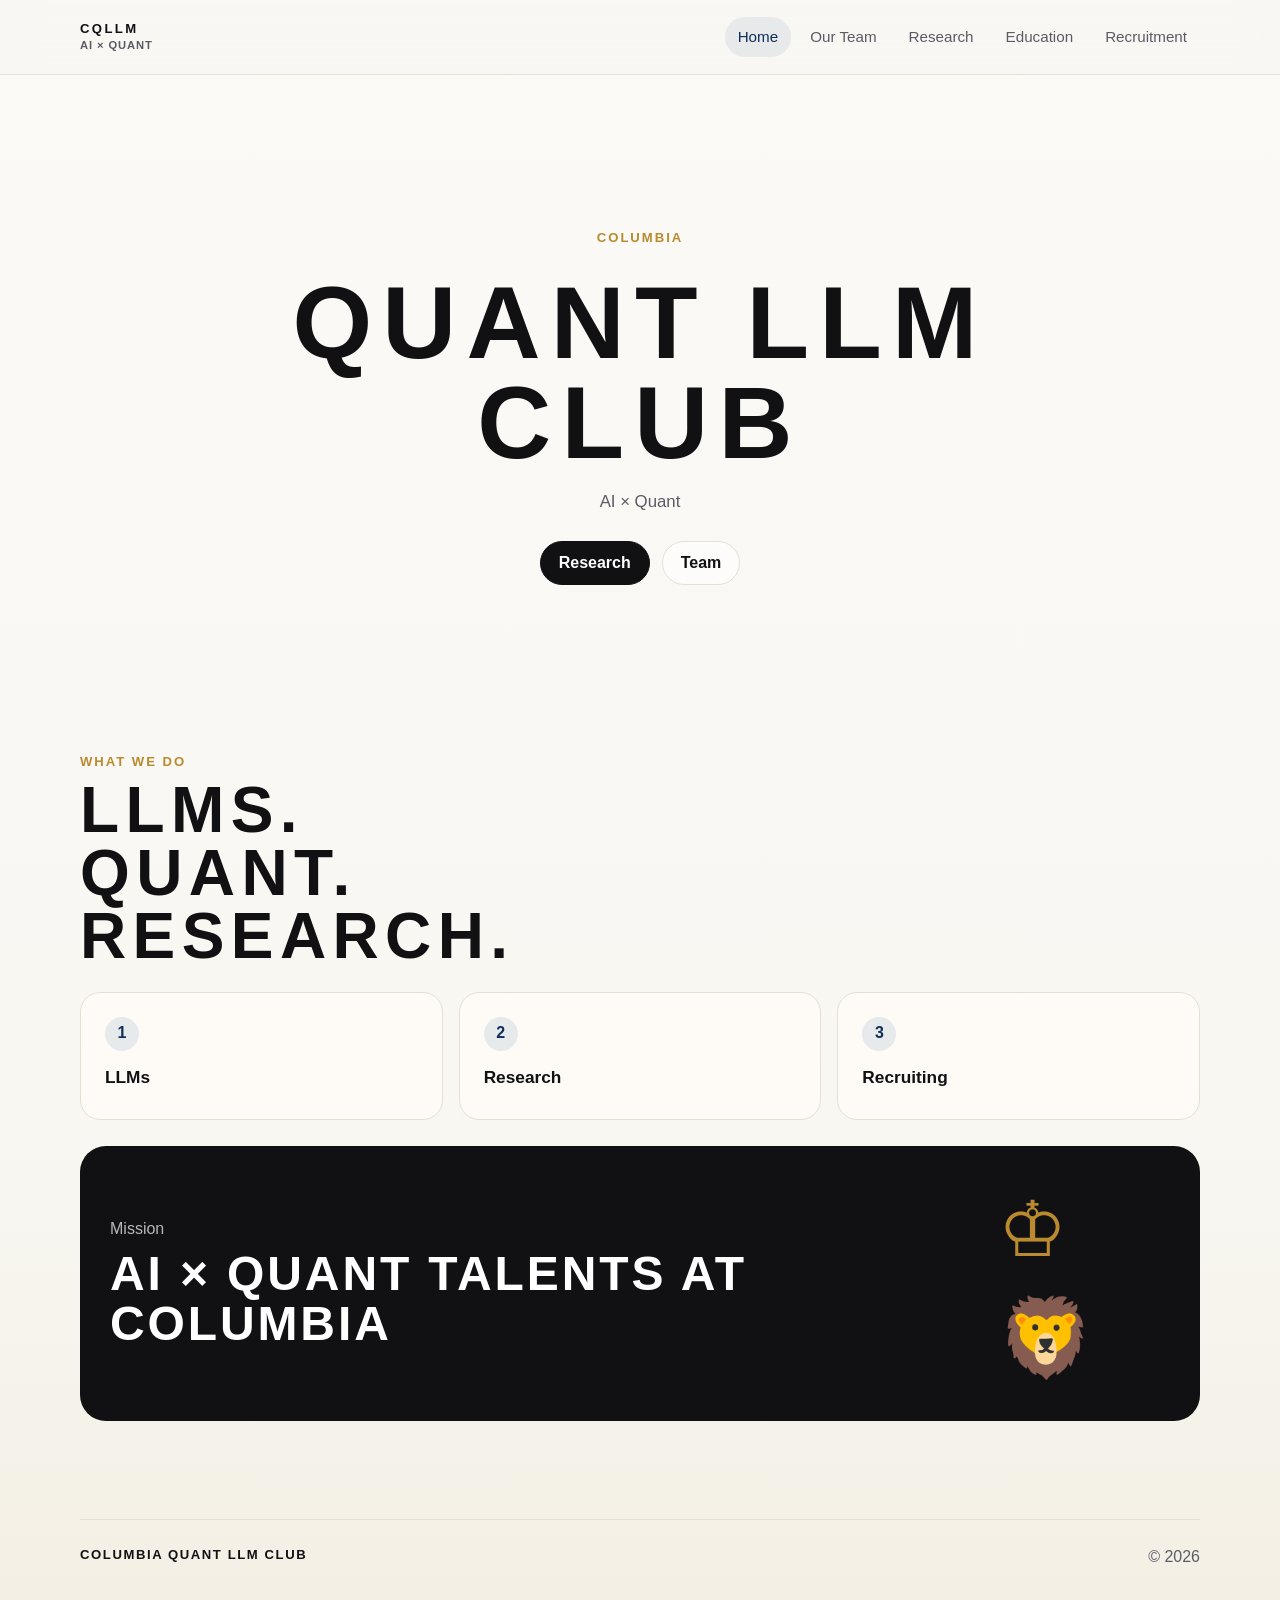
==== index.html @ 2f7dfded "add all html pages" ====
<!doctype html>
<html lang="en">
<head>
  <meta charset="utf-8" />
  <meta name="viewport" content="width=device-width, initial-scale=1" />
  <title>Columbia Quant LLM Club</title>
  <meta name="description" content="Columbia Quant LLM Club." />
  <link rel="stylesheet" href="styles.css" />
</head>
<body>
  <header class="site-header">
    <div class="nav-wrap">
      <a class="logo" href="index.html" aria-label="Columbia Quant LLM Club home">
        <span>CQLLM</span>
        <span>AI × Quant</span>
      </a>
      <nav class="nav-links" aria-label="Primary navigation">
        <a class="active" href="index.html">Home</a>
        <a href="team.html">Our Team</a>
        <a href="research.html">Research</a>
        <a href="education.html">Education</a>
        <a href="recruitment.html">Recruitment</a>
      </nav>
    </div>
  </header>

  <main>
    <section class="hero">
      <div class="hero-inner">
        <div class="kicker">Columbia</div>
        <h1>Quant LLM Club</h1>
        <p class="hero-copy">AI × Quant</p>
        <div class="hero-actions">
          <a class="button primary" href="research.html">Research</a>
          <a class="button secondary" href="team.html">Team</a>
        </div>
      </div>
    </section>

    <section class="section" id="what-we-do">
      <div class="section-heading">
        <div>
          <div class="eyebrow">What We Do</div>
          <h2>LLMs. Quant. Research.</h2>
        </div>
      </div>

      <div class="grid">
        <article class="card"><div class="number">1</div><h3>LLMs</h3></article>
        <article class="card"><div class="number">2</div><h3>Research</h3></article>
        <article class="card"><div class="number">3</div><h3>Recruiting</h3></article>
      </div>

      <div class="mission-band">
        <div>
          <p>Mission</p>
          <strong>AI × Quant talents at Columbia</strong>
        </div>
        <div class="mission-mark" aria-hidden="true">♔ 🦁</div>
      </div>
    </section>
  </main>

  <footer class="site-footer">
    <div>
      <div class="footer-wordmark">Columbia Quant LLM Club</div>
    </div>
    <div>© 2026</div>
  </footer>
</body>
</html>
---- styles.css ----
:root {
  --bg: #f8f7f2;
  --paper: #fffdf8;
  --ink: #111114;
  --muted: #5b5b66;
  --line: #e5e0d2;
  --accent: #214f8b;
  --accent-deep: #0f2e58;
  --gold: #b98a2e;
  --radius: 20px;
  --max: 1120px;
}

* { box-sizing: border-box; }
html { scroll-behavior: smooth; }
body {
  margin: 0;
  font-family: Arial, Helvetica, sans-serif;
  color: var(--ink);
  background: linear-gradient(180deg, #fbfaf7 0%, var(--bg) 70%, #f3efe4 100%);
  line-height: 1.4;
}
a { color: inherit; text-decoration: none; }

.site-header {
  position: sticky;
  top: 0;
  z-index: 20;
  backdrop-filter: blur(18px);
  background: rgba(248, 247, 242, 0.82);
  border-bottom: 1px solid var(--line);
}
.nav-wrap {
  width: min(100% - 32px, var(--max));
  margin: 0 auto;
  min-height: 74px;
  display: flex;
  align-items: center;
  justify-content: space-between;
  gap: 20px;
}
.logo {
  display: flex;
  flex-direction: column;
  letter-spacing: 0.18em;
  text-transform: uppercase;
  font-size: 0.82rem;
  font-weight: 800;
}
.logo span:last-child {
  color: var(--muted);
  font-size: 0.7rem;
  letter-spacing: 0.08em;
}
.nav-links {
  display: flex;
  gap: 6px;
  flex-wrap: wrap;
}
.nav-links a {
  padding: 9px 13px;
  border-radius: 999px;
  color: var(--muted);
  font-size: 0.95rem;
}
.nav-links a:hover,
.nav-links a.active {
  background: rgba(33, 79, 139, 0.08);
  color: var(--accent-deep);
}

main { min-height: calc(100vh - 170px); }
.hero,
.page-hero,
.section {
  width: min(100% - 32px, var(--max));
  margin: 0 auto;
}
.hero {
  min-height: 70vh;
  display: grid;
  place-items: center;
  text-align: center;
  padding: 70px 0 36px;
}
.hero-inner { max-width: 960px; }
.kicker,
.eyebrow {
  color: var(--gold);
  font-size: 0.82rem;
  font-weight: 800;
  letter-spacing: 0.15em;
  text-transform: uppercase;
}
h1,
h2,
h3,
p { margin-top: 0; }
h1,
h2 {
  font-family: Arial, Helvetica, sans-serif;
  text-transform: uppercase;
  letter-spacing: 0.1em;
  line-height: 0.98;
}
h1 {
  margin: 26px 0 16px;
  font-size: clamp(3rem, 8vw, 7.4rem);
  font-weight: 700;
}
h2 {
  margin: 8px 0 0;
  font-size: clamp(2rem, 5vw, 4rem);
  font-weight: 700;
}
h3 {
  margin-bottom: 8px;
  font-size: 1.08rem;
  line-height: 1.2;
}
p { color: var(--muted); }
.hero-copy,
.page-copy {
  margin: 0 auto;
  max-width: 560px;
  font-size: 1.05rem;
}
.hero-actions {
  display: flex;
  justify-content: center;
  gap: 12px;
  flex-wrap: wrap;
  margin-top: 28px;
}
.button {
  display: inline-flex;
  min-height: 44px;
  align-items: center;
  justify-content: center;
  padding: 0 18px;
  border-radius: 999px;
  border: 1px solid var(--line);
  font-weight: 800;
}
.button.primary { background: var(--ink); color: white; border-color: var(--ink); }
.button.secondary { background: rgba(255,255,255,0.65); }

.page-hero { padding: 90px 0 28px; }
.page-hero h1 { font-size: clamp(3rem, 8vw, 6.3rem); }
.section { padding: 48px 0; }
.section-heading {
  display: grid;
  grid-template-columns: minmax(0, 0.9fr) minmax(0, 1fr);
  gap: 34px;
  align-items: start;
  margin-bottom: 24px;
}
.grid {
  display: grid;
  grid-template-columns: repeat(3, minmax(0, 1fr));
  gap: 16px;
}
.grid.two { grid-template-columns: repeat(2, minmax(0, 1fr)); }
.card {
  background: rgba(255, 253, 248, 0.82);
  border: 1px solid var(--line);
  border-radius: var(--radius);
  padding: 24px;
}
.card p { margin-bottom: 0; }
.number {
  display: inline-grid;
  place-items: center;
  width: 34px;
  height: 34px;
  margin-bottom: 16px;
  border-radius: 50%;
  background: rgba(33, 79, 139, 0.10);
  color: var(--accent-deep);
  font-weight: 800;
}

.mission-band {
  margin-top: 26px;
  padding: 30px;
  border-radius: calc(var(--radius) + 6px);
  background: var(--ink);
  color: white;
  display: flex;
  align-items: center;
  justify-content: space-between;
  gap: 24px;
}
.mission-band p { margin: 0 0 8px; color: rgba(255,255,255,0.7); }
.mission-band strong {
  display: block;
  font-family: Arial, Helvetica, sans-serif;
  font-size: clamp(1.6rem, 4vw, 3rem);
  line-height: 1.05;
  text-transform: uppercase;
  letter-spacing: 0.06em;
}
.mission-mark { font-size: clamp(2.6rem, 6vw, 4.8rem); color: var(--gold); }

.profile-card {
  display: grid;
  grid-template-columns: 72px 1fr;
  gap: 16px;
}
.avatar {
  width: 72px;
  height: 72px;
  border-radius: 20px;
  border: 1px solid var(--line);
  background: var(--paper);
  display: grid;
  place-items: center;
  color: var(--accent-deep);
  font-size: 0.82rem;
  font-weight: 850;
  letter-spacing: 0.08em;
}
.profile-link {
  color: var(--gold);
  font-weight: 800;
  font-size: 0.92rem;
}
.member-meta,
.mini-list {
  list-style: none;
  padding: 0;
  margin: 14px 0 0;
  display: grid;
  gap: 8px;
}
.member-meta li,
.mini-list li {
  padding-top: 8px;
  border-top: 1px solid var(--line);
  color: var(--muted);
  font-size: 0.95rem;
}
.member-meta strong,
.mini-list strong { color: var(--ink); }

.site-footer {
  width: min(100% - 32px, var(--max));
  margin: 50px auto 0;
  padding: 26px 0 40px;
  color: var(--muted);
  border-top: 1px solid var(--line);
  display: flex;
  justify-content: space-between;
  gap: 16px;
  flex-wrap: wrap;
}
.footer-wordmark {
  color: var(--ink);
  font-weight: 850;
  letter-spacing: 0.12em;
  text-transform: uppercase;
  font-size: 0.82rem;
}

@media (max-width: 820px) {
  .nav-wrap { align-items: flex-start; padding: 16px 0; flex-direction: column; }
  .section-heading { grid-template-columns: 1fr; }
  .grid, .grid.two { grid-template-columns: 1fr; }
  .mission-band { align-items: flex-start; flex-direction: column; }
  .hero { min-height: 66vh; padding-top: 54px; }
}
@media (max-width: 560px) {
  .profile-card { grid-template-columns: 1fr; }
  .nav-links a { padding-left: 9px; padding-right: 9px; font-size: 0.88rem; }
  .card, .mission-band { padding: 22px; }
}
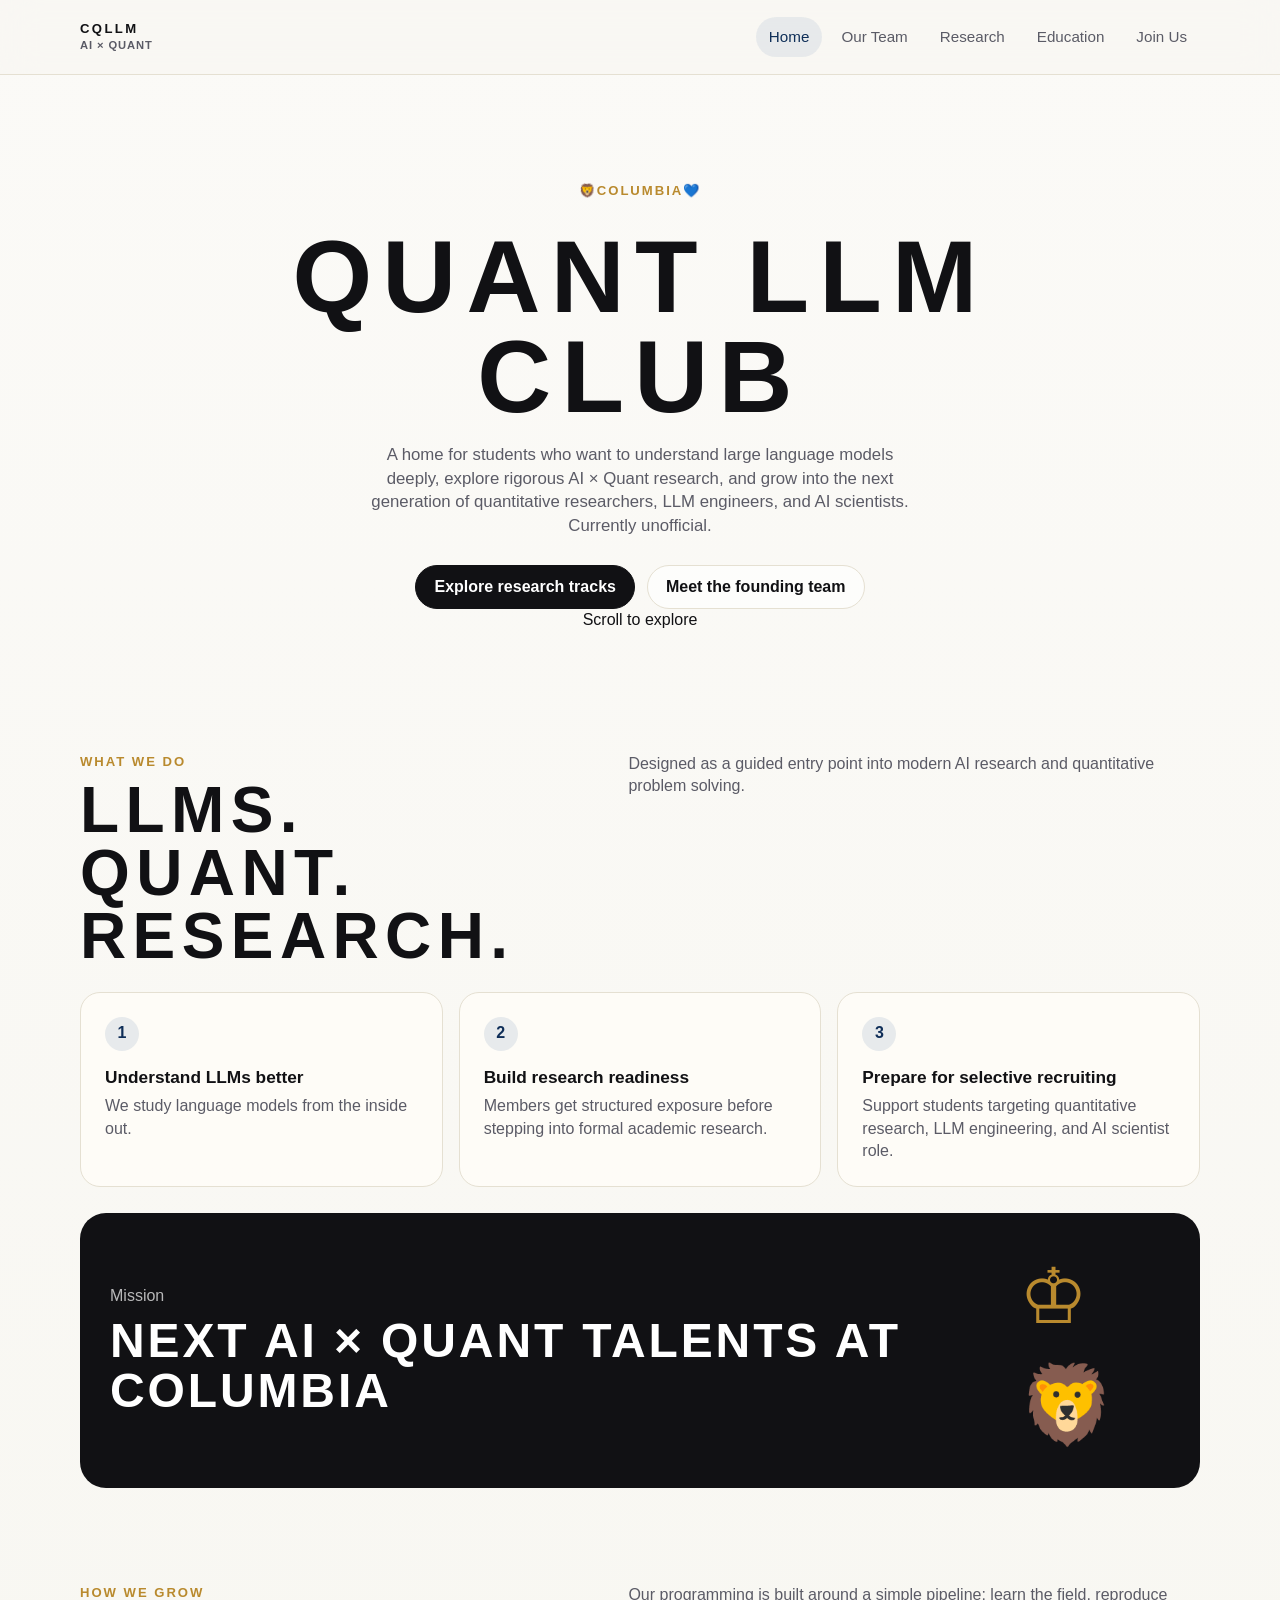
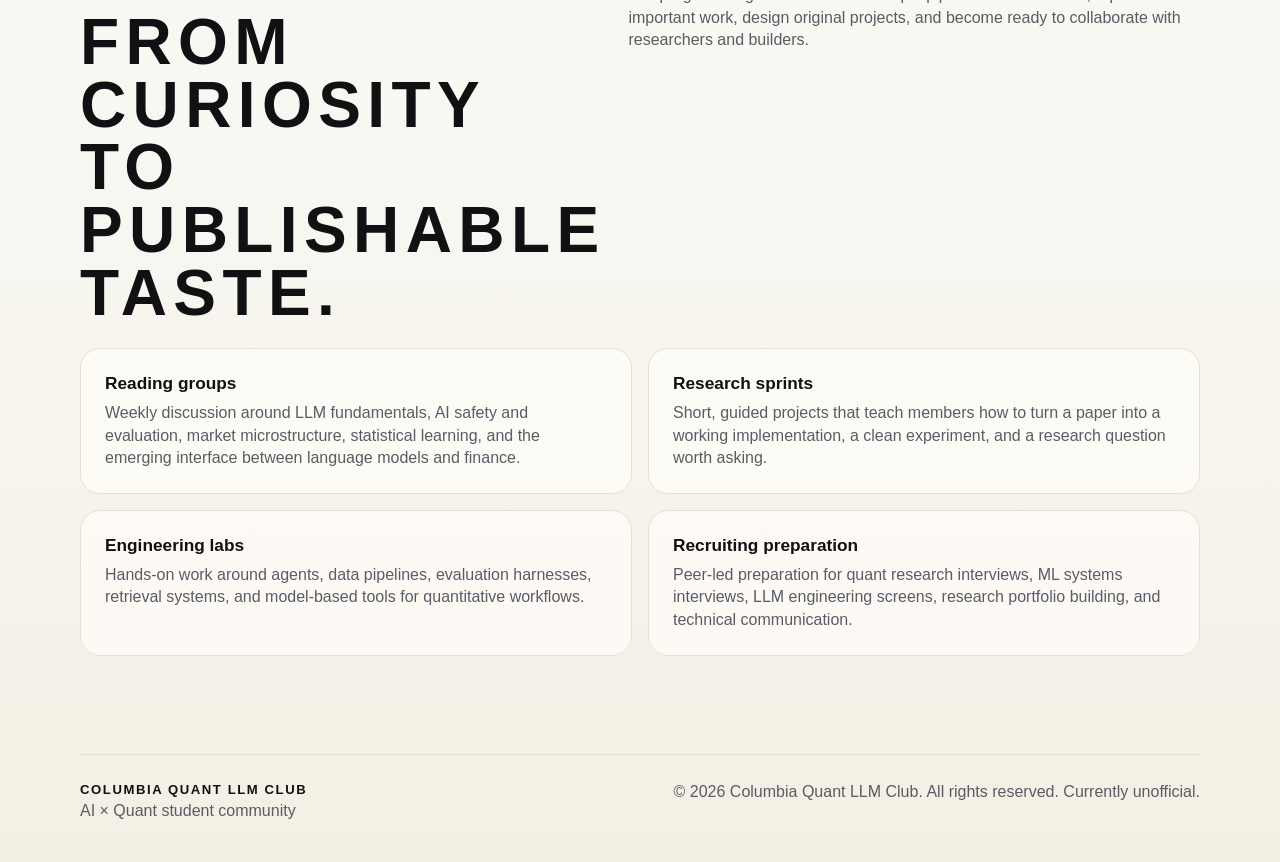
==== commit ab007475: "edit correct site" ====
--- a/index.html
+++ b/index.html
@@ -1,12 +1,15 @@
 <!doctype html>
 <html lang="en">
+
 <head>
   <meta charset="utf-8" />
   <meta name="viewport" content="width=device-width, initial-scale=1" />
   <title>Columbia Quant LLM Club</title>
-  <meta name="description" content="Columbia Quant LLM Club." />
+  <meta name="description"
+    content="Columbia Quant LLM Club is a student-led community focused on large language models, quantitative research, and AI x Quant talent development." />
   <link rel="stylesheet" href="styles.css" />
 </head>
+
 <body>
   <header class="site-header">
     <div class="nav-wrap">
@@ -19,7 +22,7 @@
         <a href="team.html">Our Team</a>
         <a href="research.html">Research</a>
         <a href="education.html">Education</a>
-        <a href="recruitment.html">Recruitment</a>
+        <a href="recruitment.html">Join Us</a>
       </nav>
     </div>
   </header>
@@ -27,13 +30,17 @@
   <main>
     <section class="hero">
       <div class="hero-inner">
-        <div class="kicker">Columbia</div>
+        <div class="kicker">🦁Columbia💙</div>
         <h1>Quant LLM Club</h1>
-        <p class="hero-copy">AI × Quant</p>
+        <p class="hero-copy">
+          A home for students who want to understand large language models deeply, explore rigorous AI × Quant research,
+          and grow into the next generation of quantitative researchers, LLM engineers, and AI scientists. Currently unofficial.
+        </p>
         <div class="hero-actions">
-          <a class="button primary" href="research.html">Research</a>
-          <a class="button secondary" href="team.html">Team</a>
+          <a class="button primary" href="research.html">Explore research tracks</a>
+          <a class="button secondary" href="team.html">Meet the founding team</a>
         </div>
+        <div class="scroll-note">Scroll to explore</div>
       </div>
     </section>
 
@@ -43,20 +50,71 @@
           <div class="eyebrow">What We Do</div>
           <h2>LLMs. Quant. Research.</h2>
         </div>
+        <p class="lead">
+          Designed as a guided entry point into modern AI research and quantitative problem
+          solving.
+        </p>
       </div>
 
       <div class="grid">
-        <article class="card"><div class="number">1</div><h3>LLMs</h3></article>
-        <article class="card"><div class="number">2</div><h3>Research</h3></article>
-        <article class="card"><div class="number">3</div><h3>Recruiting</h3></article>
+        <article class="card">
+          <div class="number">1</div>
+          <h3>Understand LLMs better</h3>
+          <p>We study language models from the inside out.</p>
+        </article>
+        <article class="card">
+          <div class="number">2</div>
+          <h3>Build research readiness</h3>
+          <p>Members get structured exposure before stepping into formal academic research.</p>
+          <!-- paper discussions,reproducibility projects, faculty outreach preparation, and research taste-building -->
+        </article>
+        <article class="card">
+          <div class="number">3</div>
+          <h3>Prepare for selective recruiting</h3>
+          <p>Support students targeting quantitative research, LLM engineering, and AI scientist role.</p>
+          <!-- through technical projects, interview preparation, and peer mentorship. -->
+        </article>
       </div>
 
       <div class="mission-band">
         <div>
           <p>Mission</p>
-          <strong>AI × Quant talents at Columbia</strong>
+          <strong>next AI × Quant talents at Columbia</strong>
         </div>
         <div class="mission-mark" aria-hidden="true">♔ 🦁</div>
+      </div>
+    </section>
+
+    <section class="section">
+      <div class="section-heading">
+        <div>
+          <div class="eyebrow">How We Grow</div>
+          <h2>From curiosity to publishable taste.</h2>
+        </div>
+        <p class="lead">Our programming is built around a simple pipeline: learn the field, reproduce important work,
+          design original projects, and become ready to collaborate with researchers and builders.</p>
+      </div>
+      <div class="grid two">
+        <article class="card">
+          <h3>Reading groups</h3>
+          <p>Weekly discussion around LLM fundamentals, AI safety and evaluation, market microstructure, statistical
+            learning, and the emerging interface between language models and finance.</p>
+        </article>
+        <article class="card">
+          <h3>Research sprints</h3>
+          <p>Short, guided projects that teach members how to turn a paper into a working implementation, a clean
+            experiment, and a research question worth asking.</p>
+        </article>
+        <article class="card">
+          <h3>Engineering labs</h3>
+          <p>Hands-on work around agents, data pipelines, evaluation harnesses, retrieval systems, and model-based tools
+            for quantitative workflows.</p>
+        </article>
+        <article class="card">
+          <h3>Recruiting preparation</h3>
+          <p>Peer-led preparation for quant research interviews, ML systems interviews, LLM engineering screens,
+            research portfolio building, and technical communication.</p>
+        </article>
       </div>
     </section>
   </main>
@@ -64,8 +122,10 @@
   <footer class="site-footer">
     <div>
       <div class="footer-wordmark">Columbia Quant LLM Club</div>
+      <div>AI × Quant student community</div>
     </div>
-    <div>© 2026</div>
+    <div>© 2026 Columbia Quant LLM Club. All rights reserved. Currently unofficial.</div>
   </footer>
 </body>
+
 </html>
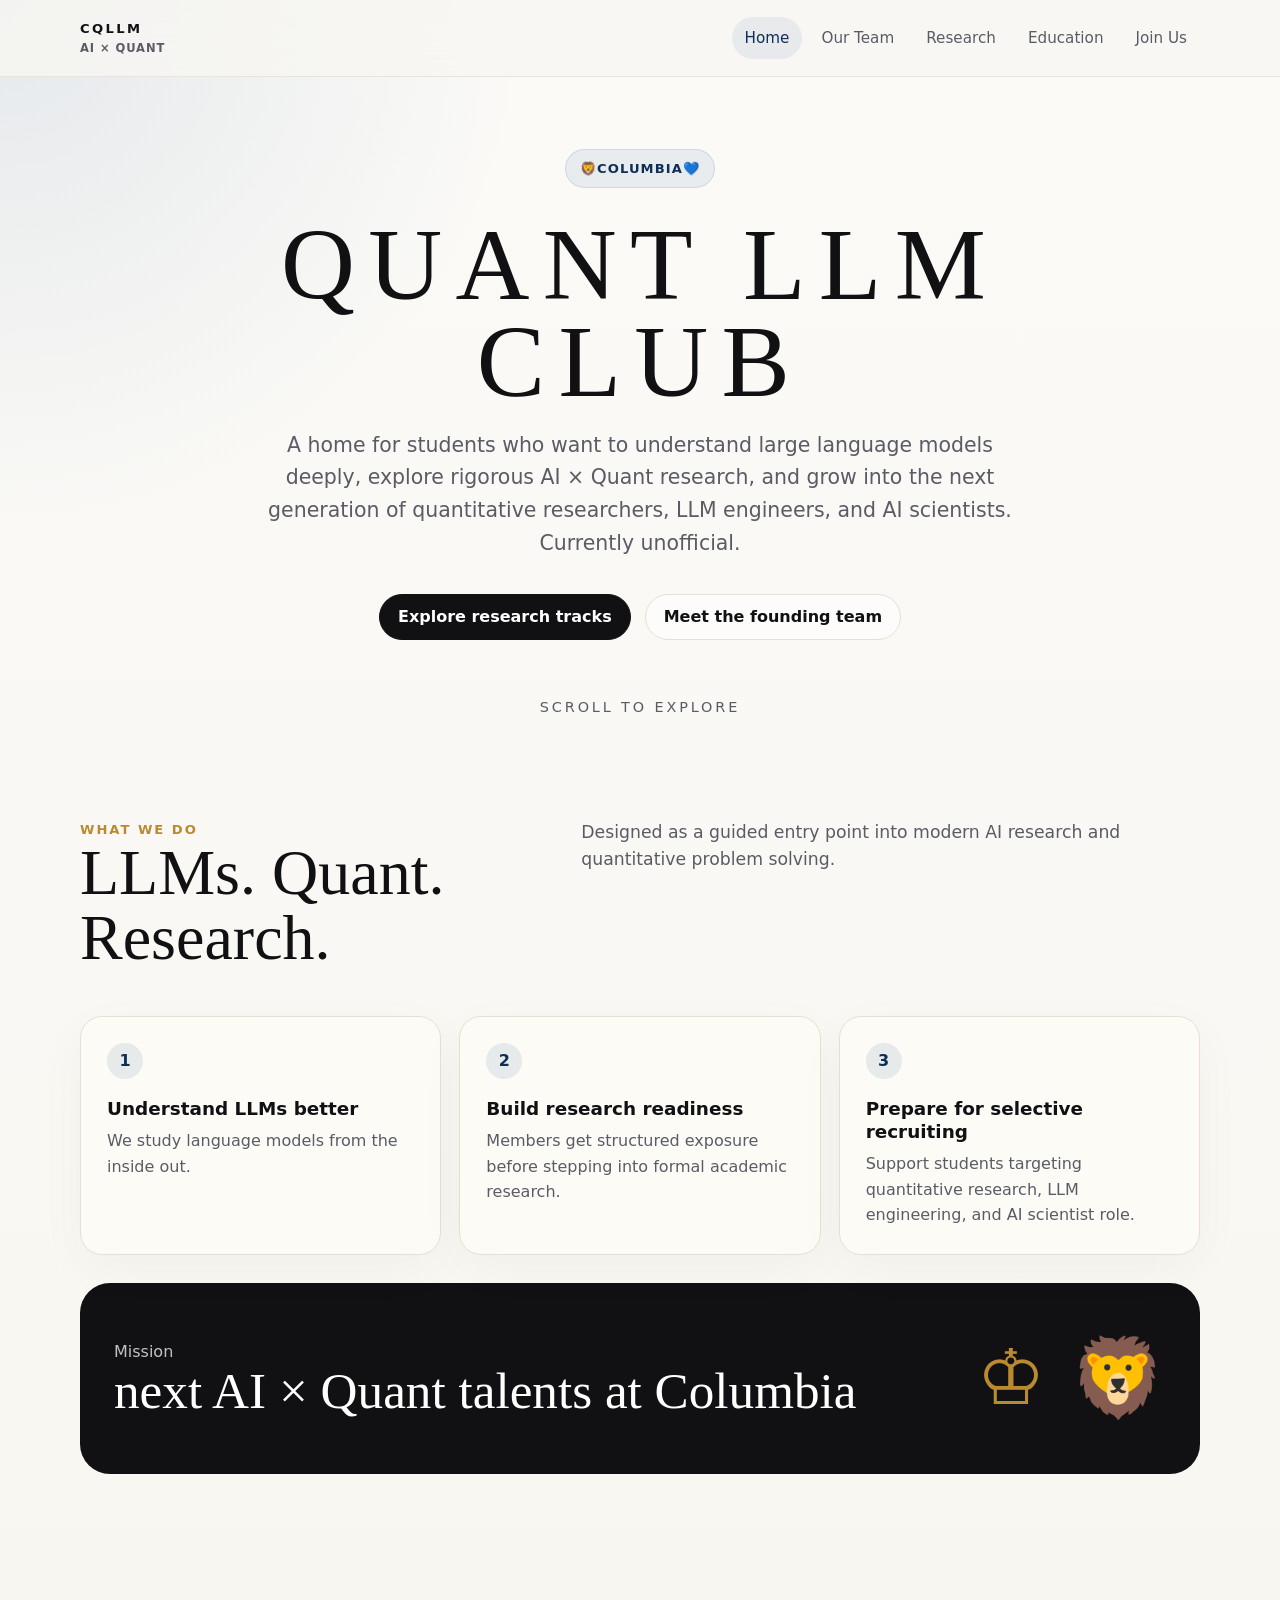
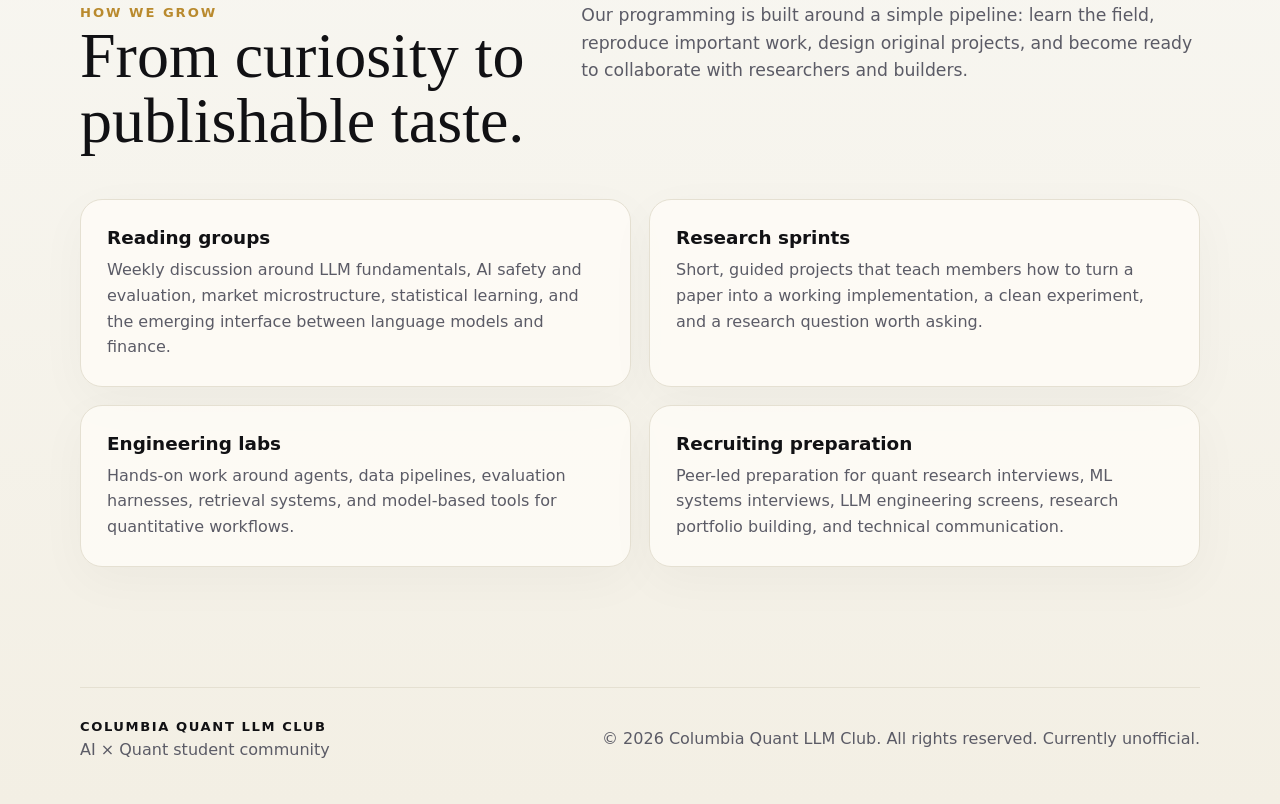
==== commit 49d3a0c4: "uploade the correct files" ====
--- a/index.html
+++ b/index.html
@@ -128,4 +128,4 @@
   </footer>
 </body>
 
-</html>
+</html>
--- a/styles.css
+++ b/styles.css
@@ -7,84 +7,210 @@
   --accent: #214f8b;
   --accent-deep: #0f2e58;
   --gold: #b98a2e;
-  --radius: 20px;
+  --shadow: 0 24px 80px rgba(15, 46, 88, 0.08);
+  --radius: 22px;
   --max: 1120px;
 }
 
-* { box-sizing: border-box; }
-html { scroll-behavior: smooth; }
+* {
+  box-sizing: border-box;
+}
+
+html {
+  scroll-behavior: smooth;
+}
+
 body {
   margin: 0;
-  font-family: Arial, Helvetica, sans-serif;
+  font-family: Inter, ui-sans-serif, system-ui, -apple-system, BlinkMacSystemFont, "Segoe UI", sans-serif;
   color: var(--ink);
-  background: linear-gradient(180deg, #fbfaf7 0%, var(--bg) 70%, #f3efe4 100%);
-  line-height: 1.4;
-}
-a { color: inherit; text-decoration: none; }
+  background:
+    radial-gradient(circle at top left, rgba(33, 79, 139, 0.10), transparent 33rem),
+    linear-gradient(180deg, #fbfaf7 0%, var(--bg) 60%, #f3efe4 100%);
+  line-height: 1.6;
+}
+
+a {
+  color: inherit;
+  text-decoration: none;
+}
+
+img {
+  max-width: 100%;
+}
 
 .site-header {
   position: sticky;
   top: 0;
   z-index: 20;
   backdrop-filter: blur(18px);
-  background: rgba(248, 247, 242, 0.82);
-  border-bottom: 1px solid var(--line);
-}
+  background: rgba(248, 247, 242, 0.78);
+  border-bottom: 1px solid rgba(229, 224, 210, 0.8);
+}
+
 .nav-wrap {
   width: min(100% - 32px, var(--max));
   margin: 0 auto;
-  min-height: 74px;
+  min-height: 76px;
   display: flex;
   align-items: center;
   justify-content: space-between;
-  gap: 20px;
-}
+  gap: 24px;
+}
+
 .logo {
   display: flex;
   flex-direction: column;
+  gap: 0;
   letter-spacing: 0.18em;
   text-transform: uppercase;
   font-size: 0.82rem;
-  font-weight: 800;
-}
+  font-weight: 750;
+}
+
 .logo span:last-child {
-  color: var(--muted);
-  font-size: 0.7rem;
   letter-spacing: 0.08em;
-}
+  color: var(--muted);
+  font-size: 0.72rem;
+  font-weight: 600;
+}
+
 .nav-links {
   display: flex;
+  align-items: center;
   gap: 6px;
   flex-wrap: wrap;
 }
+
 .nav-links a {
   padding: 9px 13px;
   border-radius: 999px;
   color: var(--muted);
   font-size: 0.95rem;
-}
+  transition: background 150ms ease, color 150ms ease;
+}
+
 .nav-links a:hover,
 .nav-links a.active {
   background: rgba(33, 79, 139, 0.08);
   color: var(--accent-deep);
 }
 
-main { min-height: calc(100vh - 170px); }
-.hero,
-.page-hero,
-.section {
+main {
+  min-height: calc(100vh - 170px);
+}
+
+.section,
+.hero {
   width: min(100% - 32px, var(--max));
   margin: 0 auto;
 }
+
 .hero {
-  min-height: 70vh;
+  min-height: 72vh;
   display: grid;
   place-items: center;
   text-align: center;
-  padding: 70px 0 36px;
-}
-.hero-inner { max-width: 960px; }
-.kicker,
+  padding: 72px 0 36px;
+}
+
+.hero-inner {
+  max-width: 940px;
+}
+
+.kicker {
+  display: inline-flex;
+  align-items: center;
+  gap: 8px;
+  color: var(--accent-deep);
+  background: rgba(33, 79, 139, 0.08);
+  border: 1px solid rgba(33, 79, 139, 0.12);
+  border-radius: 999px;
+  padding: 8px 14px;
+  font-size: 0.82rem;
+  font-weight: 700;
+  letter-spacing: 0.08em;
+  text-transform: uppercase;
+}
+
+.hero h1,
+.page-hero h1 {
+  margin: 28px 0 18px;
+  font-family: Georgia, "Times New Roman", serif;
+  font-size: clamp(3rem, 8vw, 7.6rem);
+  line-height: 0.95;
+  font-weight: 500;
+  letter-spacing: 0.13em;
+  text-transform: uppercase;
+}
+
+.hero h1 .tight,
+.page-hero h1 .tight {
+  letter-spacing: 0.035em;
+}
+
+.hero-copy {
+  max-width: 760px;
+  margin: 0 auto;
+  color: var(--muted);
+  font-size: clamp(1.05rem, 2vw, 1.28rem);
+}
+
+.hero-actions {
+  display: flex;
+  justify-content: center;
+  gap: 14px;
+  flex-wrap: wrap;
+  margin-top: 34px;
+}
+
+.button {
+  display: inline-flex;
+  align-items: center;
+  justify-content: center;
+  min-height: 46px;
+  padding: 0 18px;
+  border-radius: 999px;
+  border: 1px solid var(--line);
+  font-weight: 700;
+  transition: transform 150ms ease, box-shadow 150ms ease, background 150ms ease;
+}
+
+.button:hover {
+  transform: translateY(-1px);
+  box-shadow: var(--shadow);
+}
+
+.button.primary {
+  background: var(--ink);
+  color: white;
+  border-color: var(--ink);
+}
+
+.button.secondary {
+  background: rgba(255, 255, 255, 0.6);
+}
+
+.scroll-note {
+  margin-top: 56px;
+  color: var(--muted);
+  font-size: 0.9rem;
+  letter-spacing: 0.2em;
+  text-transform: uppercase;
+}
+
+.section {
+  padding: 64px 0;
+}
+
+.section-heading {
+  display: grid;
+  grid-template-columns: minmax(0, 0.85fr) minmax(0, 1.15fr);
+  gap: 44px;
+  align-items: start;
+  margin-bottom: 32px;
+}
+
 .eyebrow {
   color: var(--gold);
   font-size: 0.82rem;
@@ -92,168 +218,205 @@
   letter-spacing: 0.15em;
   text-transform: uppercase;
 }
-h1,
+
 h2,
 h3,
-p { margin-top: 0; }
-h1,
+p {
+  margin-top: 0;
+}
+
 h2 {
-  font-family: Arial, Helvetica, sans-serif;
-  text-transform: uppercase;
-  letter-spacing: 0.1em;
-  line-height: 0.98;
-}
-h1 {
-  margin: 26px 0 16px;
-  font-size: clamp(3rem, 8vw, 7.4rem);
-  font-weight: 700;
-}
-h2 {
-  margin: 8px 0 0;
-  font-size: clamp(2rem, 5vw, 4rem);
-  font-weight: 700;
-}
+  font-family: Georgia, "Times New Roman", serif;
+  font-size: clamp(2rem, 5vw, 4.2rem);
+  line-height: 1.02;
+  font-weight: 500;
+  margin-bottom: 14px;
+}
+
 h3 {
+  font-size: 1.15rem;
+  line-height: 1.25;
   margin-bottom: 8px;
+}
+
+.lead {
+  color: var(--muted);
   font-size: 1.08rem;
-  line-height: 1.2;
-}
-p { color: var(--muted); }
-.hero-copy,
-.page-copy {
-  margin: 0 auto;
-  max-width: 560px;
-  font-size: 1.05rem;
-}
-.hero-actions {
-  display: flex;
-  justify-content: center;
-  gap: 12px;
-  flex-wrap: wrap;
-  margin-top: 28px;
-}
-.button {
-  display: inline-flex;
-  min-height: 44px;
-  align-items: center;
-  justify-content: center;
-  padding: 0 18px;
-  border-radius: 999px;
-  border: 1px solid var(--line);
-  font-weight: 800;
-}
-.button.primary { background: var(--ink); color: white; border-color: var(--ink); }
-.button.secondary { background: rgba(255,255,255,0.65); }
-
-.page-hero { padding: 90px 0 28px; }
-.page-hero h1 { font-size: clamp(3rem, 8vw, 6.3rem); }
-.section { padding: 48px 0; }
-.section-heading {
-  display: grid;
-  grid-template-columns: minmax(0, 0.9fr) minmax(0, 1fr);
-  gap: 34px;
-  align-items: start;
-  margin-bottom: 24px;
-}
+}
+
 .grid {
   display: grid;
   grid-template-columns: repeat(3, minmax(0, 1fr));
-  gap: 16px;
-}
-.grid.two { grid-template-columns: repeat(2, minmax(0, 1fr)); }
+  gap: 18px;
+}
+
+.grid.two {
+  grid-template-columns: repeat(2, minmax(0, 1fr));
+}
+
 .card {
-  background: rgba(255, 253, 248, 0.82);
+  background: rgba(255, 253, 248, 0.78);
   border: 1px solid var(--line);
   border-radius: var(--radius);
-  padding: 24px;
-}
-.card p { margin-bottom: 0; }
+  padding: 26px;
+  box-shadow: 0 14px 50px rgba(17, 17, 20, 0.035);
+}
+
+.card p {
+  color: var(--muted);
+  margin-bottom: 0;
+}
+
 .number {
   display: inline-grid;
   place-items: center;
-  width: 34px;
-  height: 34px;
-  margin-bottom: 16px;
+  width: 36px;
+  height: 36px;
   border-radius: 50%;
   background: rgba(33, 79, 139, 0.10);
   color: var(--accent-deep);
   font-weight: 800;
+  margin-bottom: 18px;
 }
 
 .mission-band {
-  margin-top: 26px;
-  padding: 30px;
-  border-radius: calc(var(--radius) + 6px);
+  margin-top: 28px;
+  padding: 34px;
+  border-radius: calc(var(--radius) + 8px);
   background: var(--ink);
   color: white;
-  display: flex;
-  align-items: center;
-  justify-content: space-between;
-  gap: 24px;
-}
-.mission-band p { margin: 0 0 8px; color: rgba(255,255,255,0.7); }
+  display: grid;
+  grid-template-columns: 1fr auto;
+  gap: 28px;
+  align-items: center;
+}
+
+.mission-band p {
+  margin: 0;
+  color: rgba(255, 255, 255, 0.74);
+}
+
 .mission-band strong {
   display: block;
-  font-family: Arial, Helvetica, sans-serif;
-  font-size: clamp(1.6rem, 4vw, 3rem);
+  font-family: Georgia, "Times New Roman", serif;
+  font-size: clamp(1.7rem, 4vw, 3.2rem);
+  font-weight: 500;
   line-height: 1.05;
-  text-transform: uppercase;
-  letter-spacing: 0.06em;
-}
-.mission-mark { font-size: clamp(2.6rem, 6vw, 4.8rem); color: var(--gold); }
+  color: white;
+}
+
+.mission-mark {
+  font-size: clamp(2.8rem, 6vw, 5.2rem);
+  color: var(--gold);
+}
+
+.page-hero {
+  width: min(100% - 32px, var(--max));
+  margin: 0 auto;
+  padding: 92px 0 34px;
+}
+
+.page-hero h1 {
+  font-size: clamp(3rem, 8vw, 6.4rem);
+  margin-bottom: 20px;
+}
+
+.page-hero p {
+  max-width: 760px;
+  color: var(--muted);
+  font-size: 1.16rem;
+}
 
 .profile-card {
   display: grid;
-  grid-template-columns: 72px 1fr;
-  gap: 16px;
-}
+  grid-template-columns: 82px 1fr;
+  gap: 18px;
+}
+
 .avatar {
-  width: 72px;
-  height: 72px;
-  border-radius: 20px;
+  width: 82px;
+  height: 82px;
+  border-radius: 24px;
+  background:
+    linear-gradient(135deg, rgba(33, 79, 139, 0.18), rgba(185, 138, 46, 0.18)),
+    var(--paper);
   border: 1px solid var(--line);
-  background: var(--paper);
   display: grid;
   place-items: center;
   color: var(--accent-deep);
-  font-size: 0.82rem;
   font-weight: 850;
   letter-spacing: 0.08em;
 }
-.profile-link {
+
+.role {
+  color: var(--accent-deep);
+  font-weight: 800;
+  margin-bottom: 8px;
+}
+
+.badge-row {
+  display: flex;
+  gap: 8px;
+  flex-wrap: wrap;
+  margin-top: 14px;
+}
+
+.badge {
+  display: inline-flex;
+  align-items: center;
+  border-radius: 999px;
+  padding: 6px 10px;
+  background: rgba(33, 79, 139, 0.08);
+  color: var(--accent-deep);
+  font-size: 0.8rem;
+  font-weight: 750;
+}
+
+.timeline {
+  display: grid;
+  gap: 16px;
+}
+
+.timeline-item {
+  display: grid;
+  grid-template-columns: 150px 1fr;
+  gap: 22px;
+  border-left: 2px solid var(--line);
+  padding: 6px 0 18px 24px;
+}
+
+.timeline-item .term {
   color: var(--gold);
-  font-weight: 800;
-  font-size: 0.92rem;
-}
-.member-meta,
-.mini-list {
-  list-style: none;
-  padding: 0;
-  margin: 14px 0 0;
-  display: grid;
-  gap: 8px;
-}
-.member-meta li,
-.mini-list li {
-  padding-top: 8px;
-  border-top: 1px solid var(--line);
-  color: var(--muted);
-  font-size: 0.95rem;
-}
-.member-meta strong,
-.mini-list strong { color: var(--ink); }
+  font-weight: 850;
+  text-transform: uppercase;
+  letter-spacing: 0.08em;
+  font-size: 0.8rem;
+}
+
+.callout {
+  background: rgba(33, 79, 139, 0.08);
+  border: 1px solid rgba(33, 79, 139, 0.14);
+  border-radius: var(--radius);
+  padding: 28px;
+}
+
+.callout p:last-child {
+  margin-bottom: 0;
+}
 
 .site-footer {
   width: min(100% - 32px, var(--max));
-  margin: 50px auto 0;
-  padding: 26px 0 40px;
+  margin: 56px auto 0;
+  padding: 28px 0 42px;
   color: var(--muted);
   border-top: 1px solid var(--line);
   display: flex;
   justify-content: space-between;
+  align-items: center;
   gap: 16px;
   flex-wrap: wrap;
 }
+
 .footer-wordmark {
   color: var(--ink);
   font-weight: 850;
@@ -263,14 +426,48 @@
 }
 
 @media (max-width: 820px) {
-  .nav-wrap { align-items: flex-start; padding: 16px 0; flex-direction: column; }
-  .section-heading { grid-template-columns: 1fr; }
-  .grid, .grid.two { grid-template-columns: 1fr; }
-  .mission-band { align-items: flex-start; flex-direction: column; }
-  .hero { min-height: 66vh; padding-top: 54px; }
-}
+  .nav-wrap {
+    align-items: flex-start;
+    padding: 16px 0;
+    flex-direction: column;
+  }
+
+  .section-heading,
+  .mission-band,
+  .timeline-item {
+    grid-template-columns: 1fr;
+  }
+
+  .grid,
+  .grid.two {
+    grid-template-columns: 1fr;
+  }
+
+  .hero {
+    min-height: 68vh;
+    padding-top: 54px;
+  }
+
+  .hero h1,
+  .page-hero h1 {
+    letter-spacing: 0.055em;
+  }
+}
+
 @media (max-width: 560px) {
-  .profile-card { grid-template-columns: 1fr; }
-  .nav-links a { padding-left: 9px; padding-right: 9px; font-size: 0.88rem; }
-  .card, .mission-band { padding: 22px; }
-}
+  .profile-card {
+    grid-template-columns: 1fr;
+  }
+
+  .nav-links a {
+    padding-left: 9px;
+    padding-right: 9px;
+    font-size: 0.88rem;
+  }
+
+  .card,
+  .callout,
+  .mission-band {
+    padding: 22px;
+  }
+}
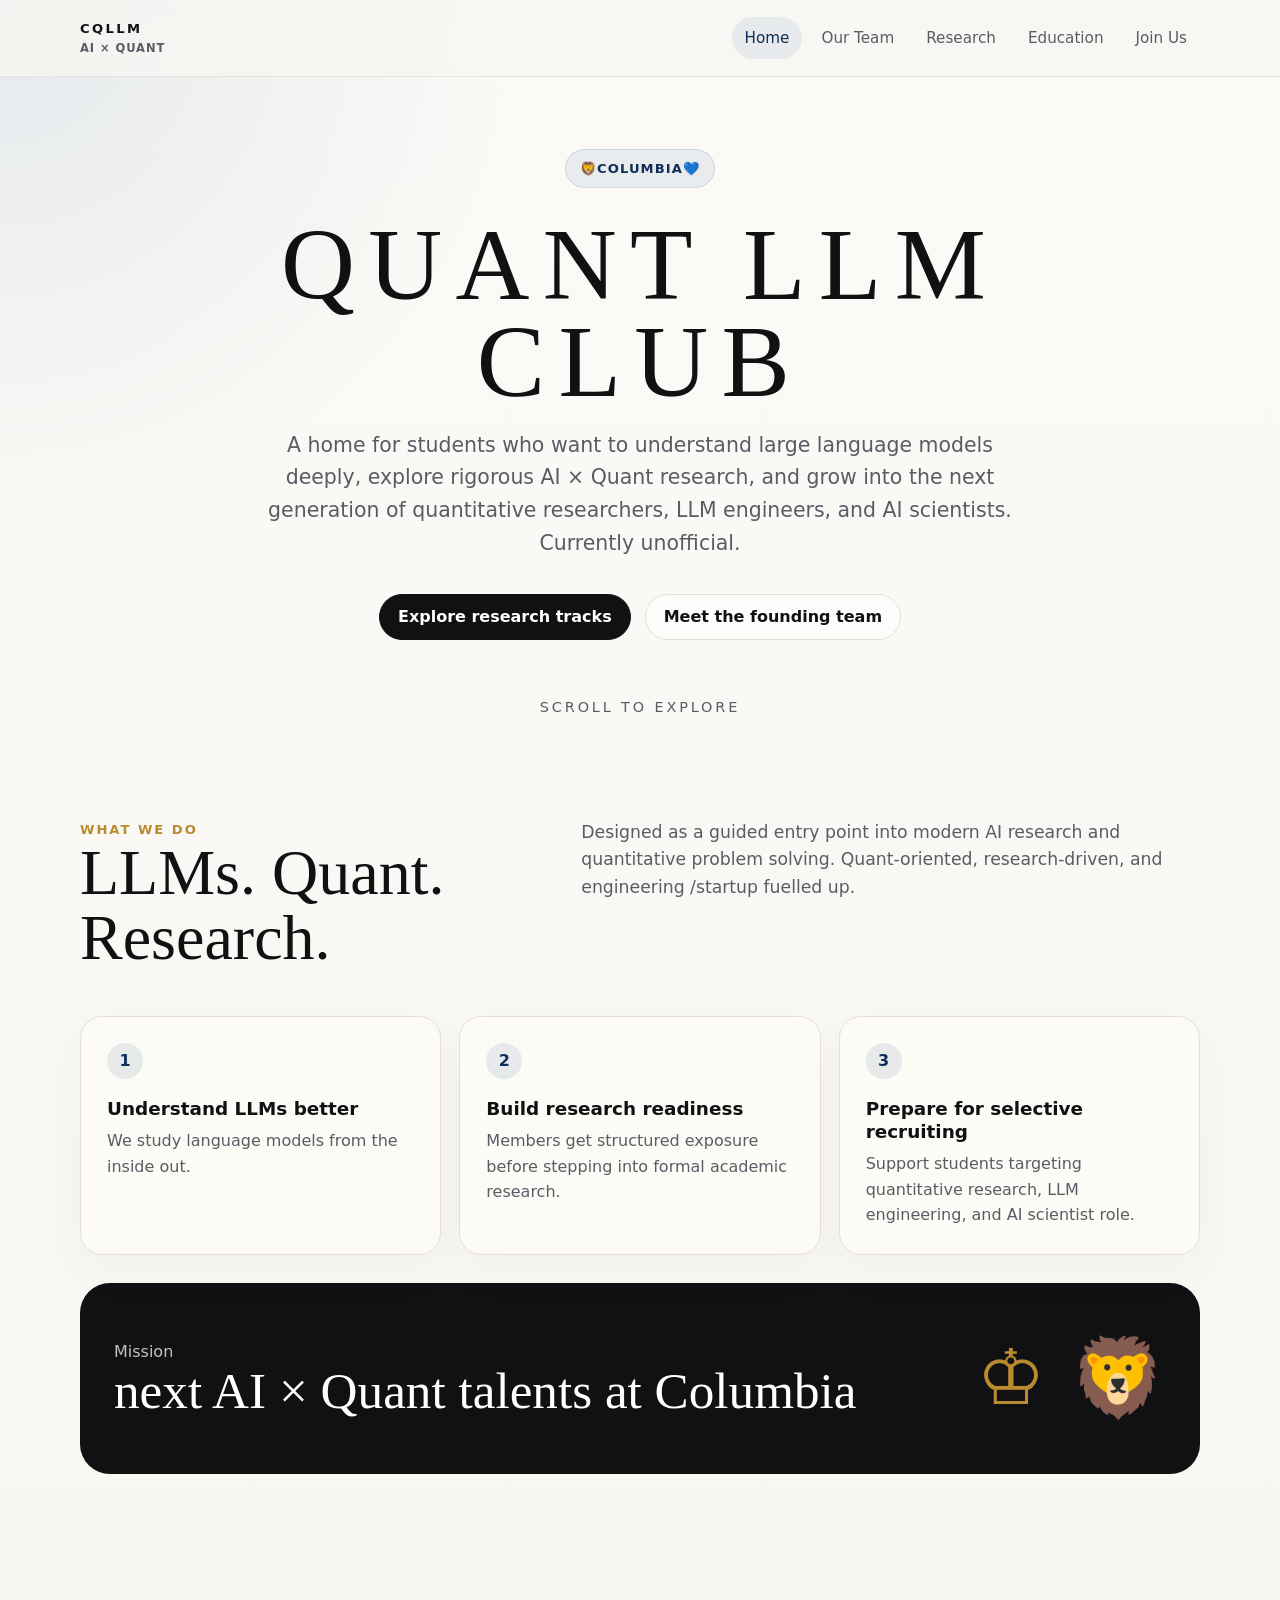
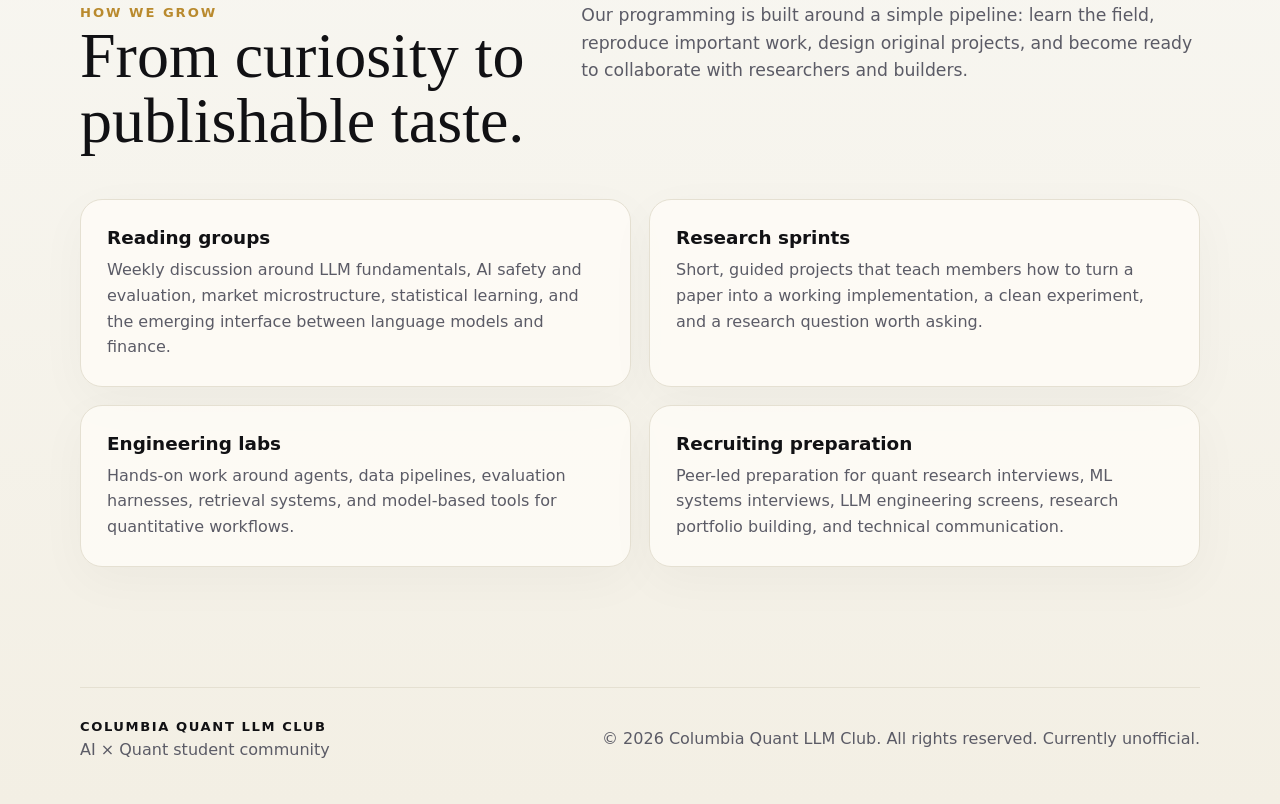
==== commit 259cfa1c: "Update index.html" ====
--- a/index.html
+++ b/index.html
@@ -52,7 +52,7 @@
         </div>
         <p class="lead">
           Designed as a guided entry point into modern AI research and quantitative problem
-          solving.
+          solving. Quant-oriented, research-driven, and engineering /startup fuelled up.
         </p>
       </div>
 
@@ -128,4 +128,4 @@
   </footer>
 </body>
 
-</html>+</html>
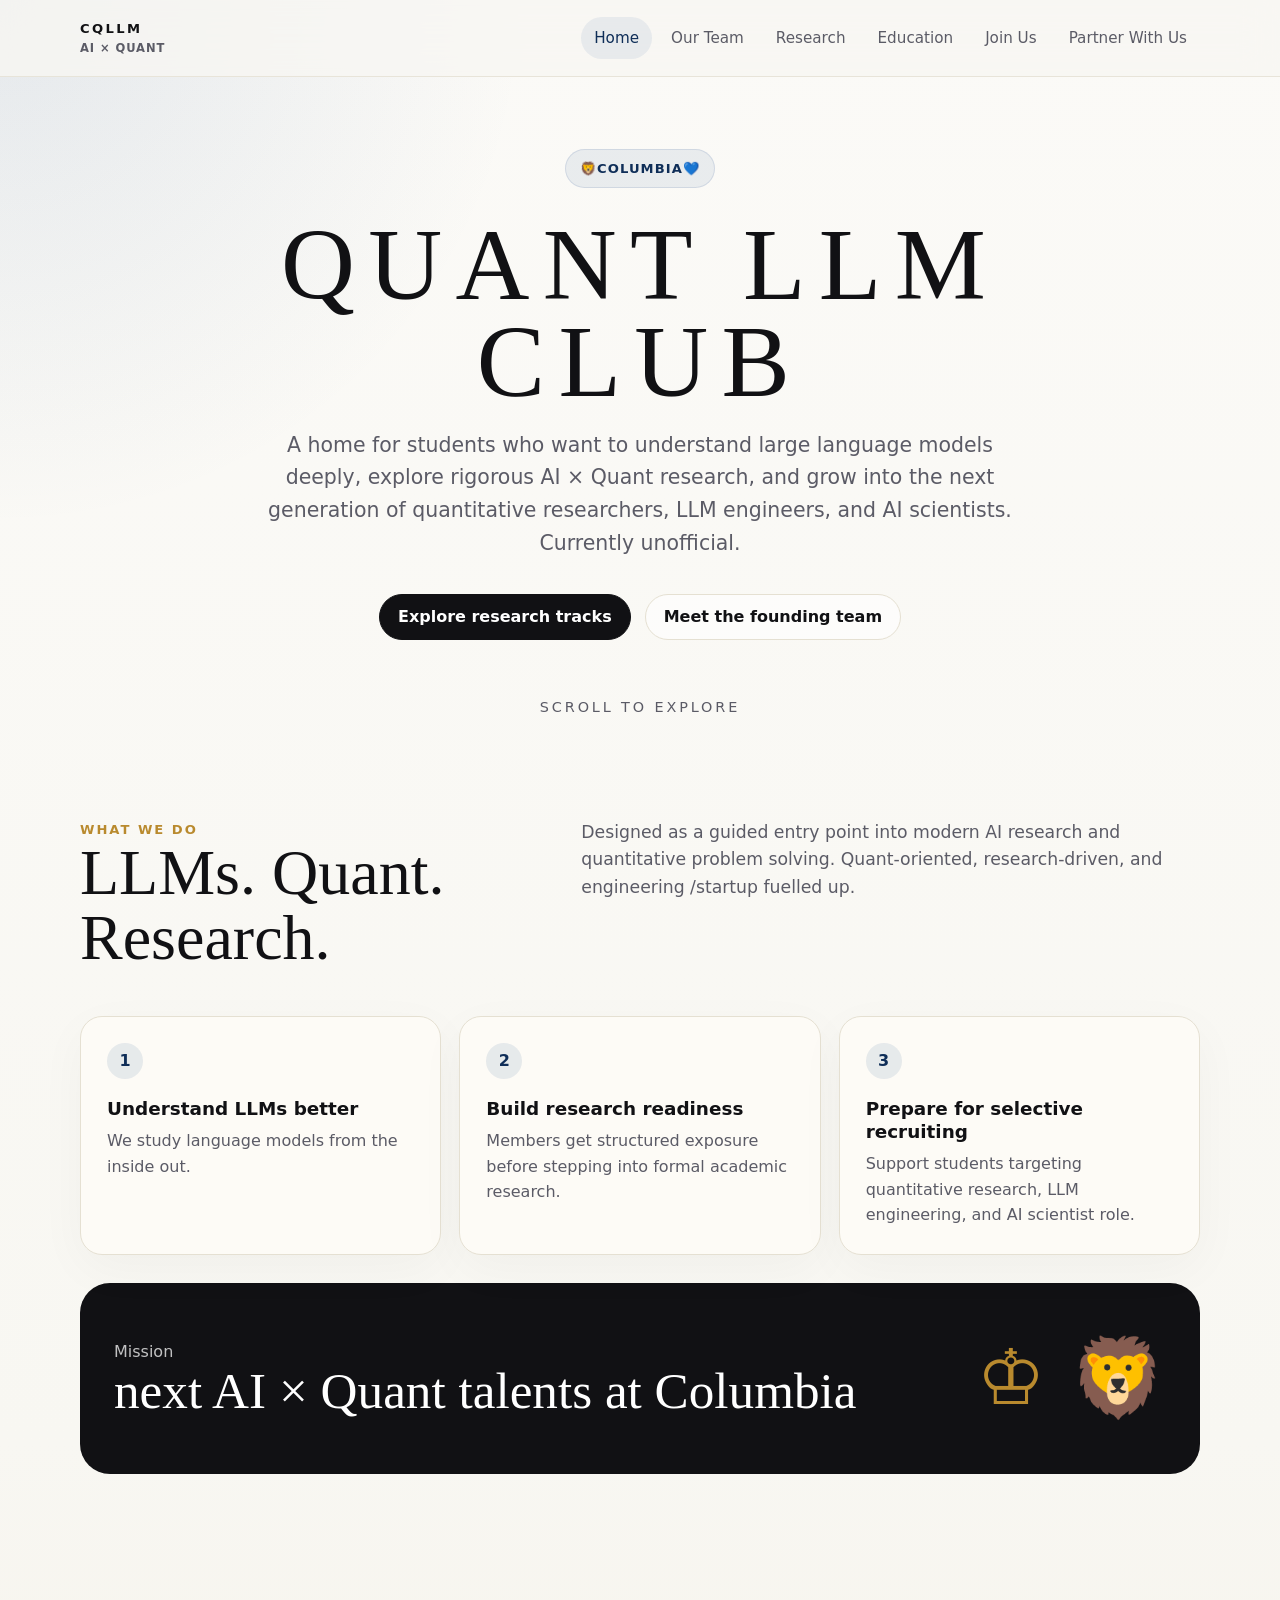
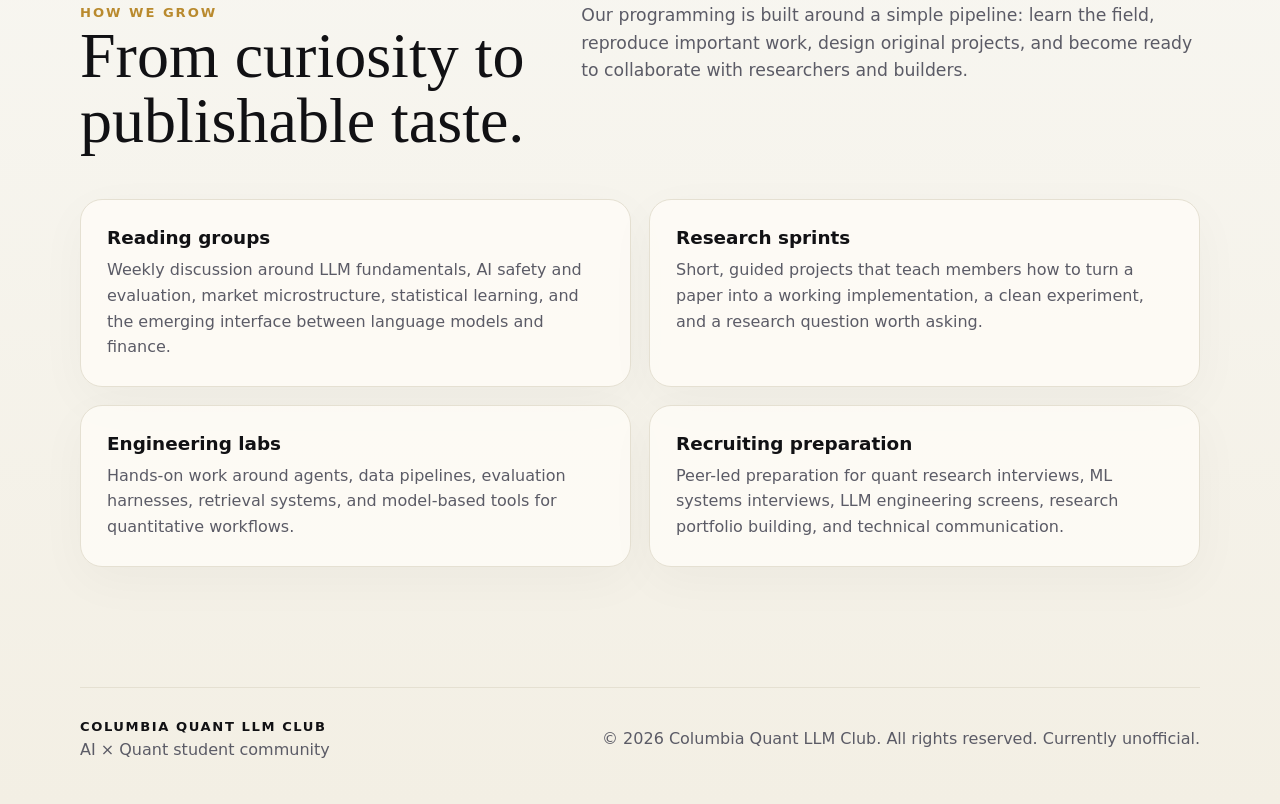
==== commit 4cf2d625: "Add 'Partner With Us' link to navigation" ====
--- a/index.html
+++ b/index.html
@@ -23,6 +23,7 @@
         <a href="research.html">Research</a>
         <a href="education.html">Education</a>
         <a href="recruitment.html">Join Us</a>
+        <a href="sponsors.html">Partner With Us</a>
       </nav>
     </div>
   </header>
@@ -116,6 +117,7 @@
             research portfolio building, and technical communication.</p>
         </article>
       </div>
+      <script type="text/javascript" id="mapmyvisitors" src="//mapmyvisitors.com/map.js?d=ujn6sMbWQKrPx_OXc8cwWdJMNxQaJMDhCEwav9_UzWA&cl=ffffff&w=a"></script>
     </section>
   </main>
 
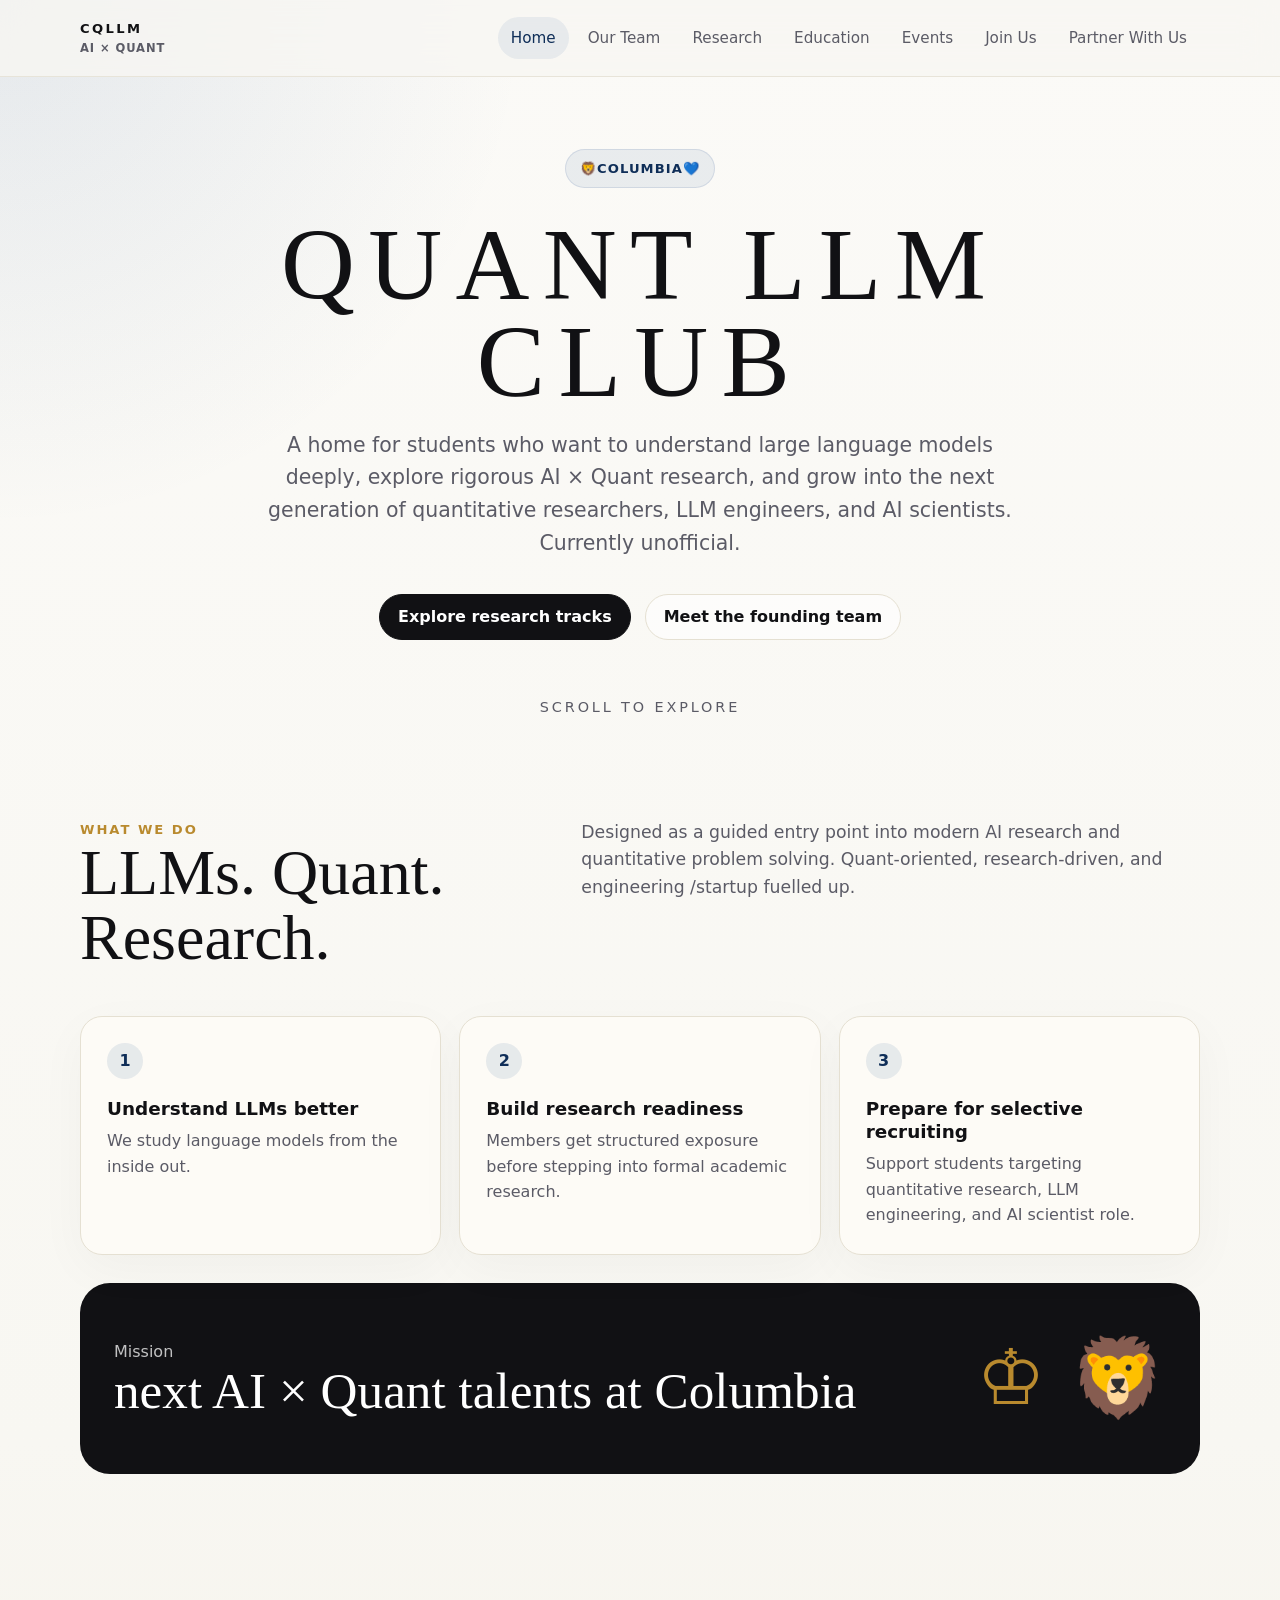
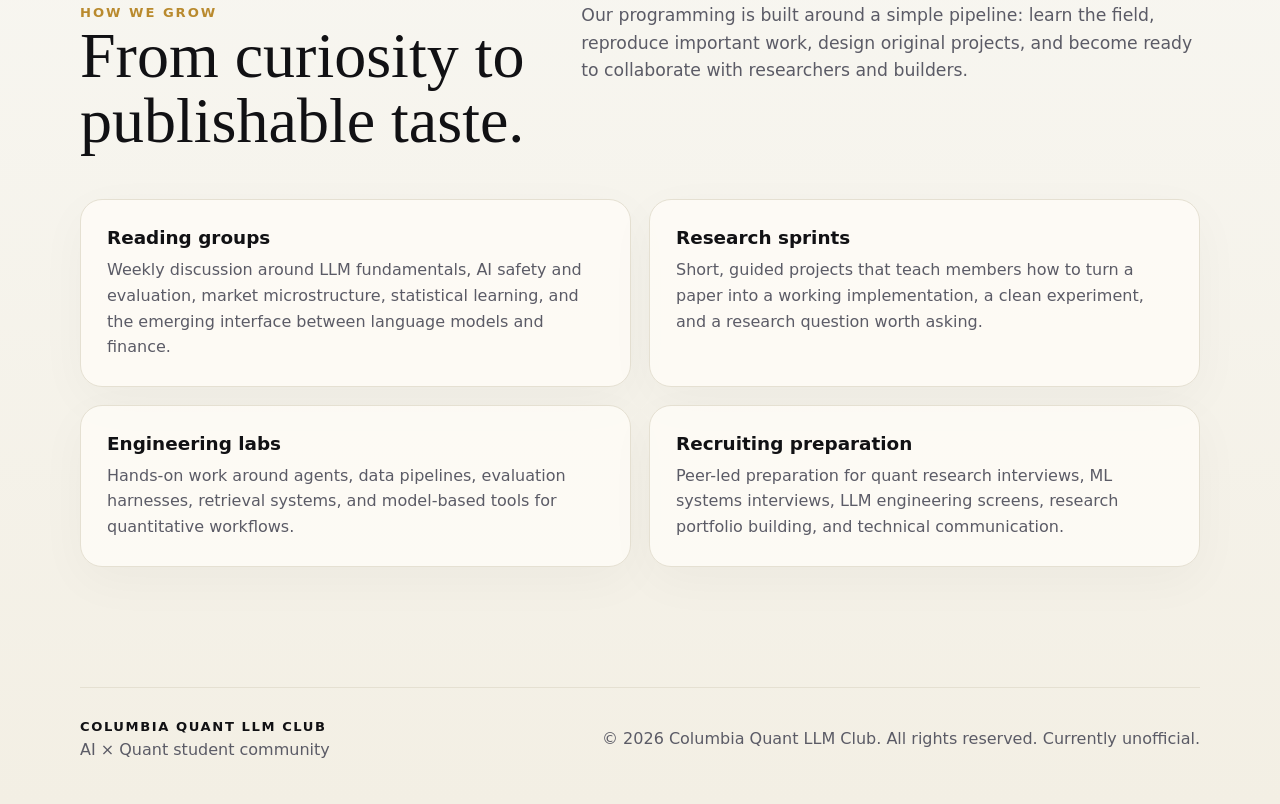
==== commit 3cd980e9: "Add Events page with admin editor and navigation updates" ====
--- a/index.html
+++ b/index.html
@@ -22,6 +22,7 @@
         <a href="team.html">Our Team</a>
         <a href="research.html">Research</a>
         <a href="education.html">Education</a>
+        <a href="events.html">Events</a>
         <a href="recruitment.html">Join Us</a>
         <a href="sponsors.html">Partner With Us</a>
       </nav>
--- a/styles.css
+++ b/styles.css
@@ -267,6 +267,215 @@
   margin-bottom: 0;
 }
 
+.card .button {
+  margin-top: 18px;
+}
+
+.event-card-past {
+  opacity: 0.88;
+}
+
+.events-empty {
+  grid-column: 1 / -1;
+  margin: 0;
+}
+
+.events-admin-trigger {
+  appearance: none;
+  border: 0;
+  background: none;
+  padding: 0;
+  margin: 0;
+  font: inherit;
+  color: inherit;
+  cursor: default;
+}
+
+.events-admin-trigger:focus-visible {
+  outline: 1px dotted var(--muted);
+  outline-offset: 3px;
+}
+
+.events-admin-backdrop {
+  position: fixed;
+  inset: 0;
+  z-index: 40;
+  display: grid;
+  place-items: center;
+  padding: 24px;
+  background: rgba(17, 17, 20, 0.45);
+}
+
+.events-admin-backdrop[hidden] {
+  display: none;
+}
+
+.events-admin-dialog,
+.events-admin-panel {
+  width: min(100%, 720px);
+  max-height: min(90vh, 900px);
+  overflow: auto;
+  background: var(--paper);
+  border: 1px solid var(--line);
+  border-radius: var(--radius);
+  box-shadow: var(--shadow);
+  padding: 28px;
+}
+
+.events-admin-panel {
+  width: min(100%, 980px);
+}
+
+.events-admin-panel-header {
+  display: flex;
+  align-items: flex-start;
+  justify-content: space-between;
+  gap: 16px;
+  margin-bottom: 12px;
+}
+
+.events-admin-panel-header h2 {
+  margin-bottom: 0;
+}
+
+.events-admin-close {
+  appearance: none;
+  border: 0;
+  background: rgba(33, 79, 139, 0.08);
+  color: var(--accent-deep);
+  width: 40px;
+  height: 40px;
+  border-radius: 999px;
+  font-size: 1.5rem;
+  line-height: 1;
+  cursor: pointer;
+}
+
+.events-admin-note {
+  margin-bottom: 22px;
+}
+
+.events-admin-note code {
+  font-size: 0.92em;
+}
+
+.events-admin-columns {
+  display: grid;
+  grid-template-columns: repeat(2, minmax(0, 1fr));
+  gap: 18px;
+  margin-bottom: 24px;
+}
+
+.events-admin-section h3 {
+  margin-bottom: 12px;
+}
+
+.events-admin-list {
+  display: grid;
+  gap: 10px;
+}
+
+.events-admin-item {
+  display: flex;
+  justify-content: space-between;
+  gap: 12px;
+  align-items: flex-start;
+  padding: 14px;
+  border: 1px solid var(--line);
+  border-radius: 16px;
+  background: rgba(255, 253, 248, 0.9);
+}
+
+.events-admin-item-meta {
+  color: var(--muted);
+  font-size: 0.9rem;
+  margin-top: 4px;
+}
+
+.events-admin-item-actions {
+  display: flex;
+  gap: 8px;
+  flex-wrap: wrap;
+}
+
+.events-admin-item-actions .button {
+  margin-top: 0;
+  min-height: 38px;
+  padding: 0 12px;
+  font-size: 0.88rem;
+}
+
+.events-admin-empty {
+  color: var(--muted);
+  margin: 0;
+  font-size: 0.95rem;
+}
+
+.events-admin-form {
+  border-top: 1px solid var(--line);
+  padding-top: 22px;
+  margin-bottom: 22px;
+}
+
+.events-admin-form h3 {
+  margin-bottom: 14px;
+}
+
+.events-admin-label {
+  display: block;
+  font-weight: 700;
+  margin-bottom: 6px;
+  font-size: 0.92rem;
+}
+
+.events-admin-input {
+  width: 100%;
+  margin-bottom: 14px;
+  min-height: 44px;
+  padding: 10px 12px;
+  border-radius: 12px;
+  border: 1px solid var(--line);
+  background: white;
+  font: inherit;
+  color: var(--ink);
+}
+
+.events-admin-textarea {
+  min-height: 110px;
+  resize: vertical;
+}
+
+.events-admin-actions,
+.events-admin-toolbar {
+  display: flex;
+  gap: 10px;
+  flex-wrap: wrap;
+}
+
+.events-admin-toolbar .button {
+  margin-top: 0;
+}
+
+.events-admin-error {
+  color: #9b1c1c;
+  margin: -6px 0 12px;
+  font-size: 0.92rem;
+}
+
+body.events-admin-open {
+  overflow: hidden;
+}
+
+@media (max-width: 820px) {
+  .events-admin-columns {
+    grid-template-columns: 1fr;
+  }
+
+  .events-admin-item {
+    flex-direction: column;
+  }
+}
+
 .number {
   display: inline-grid;
   place-items: center;
